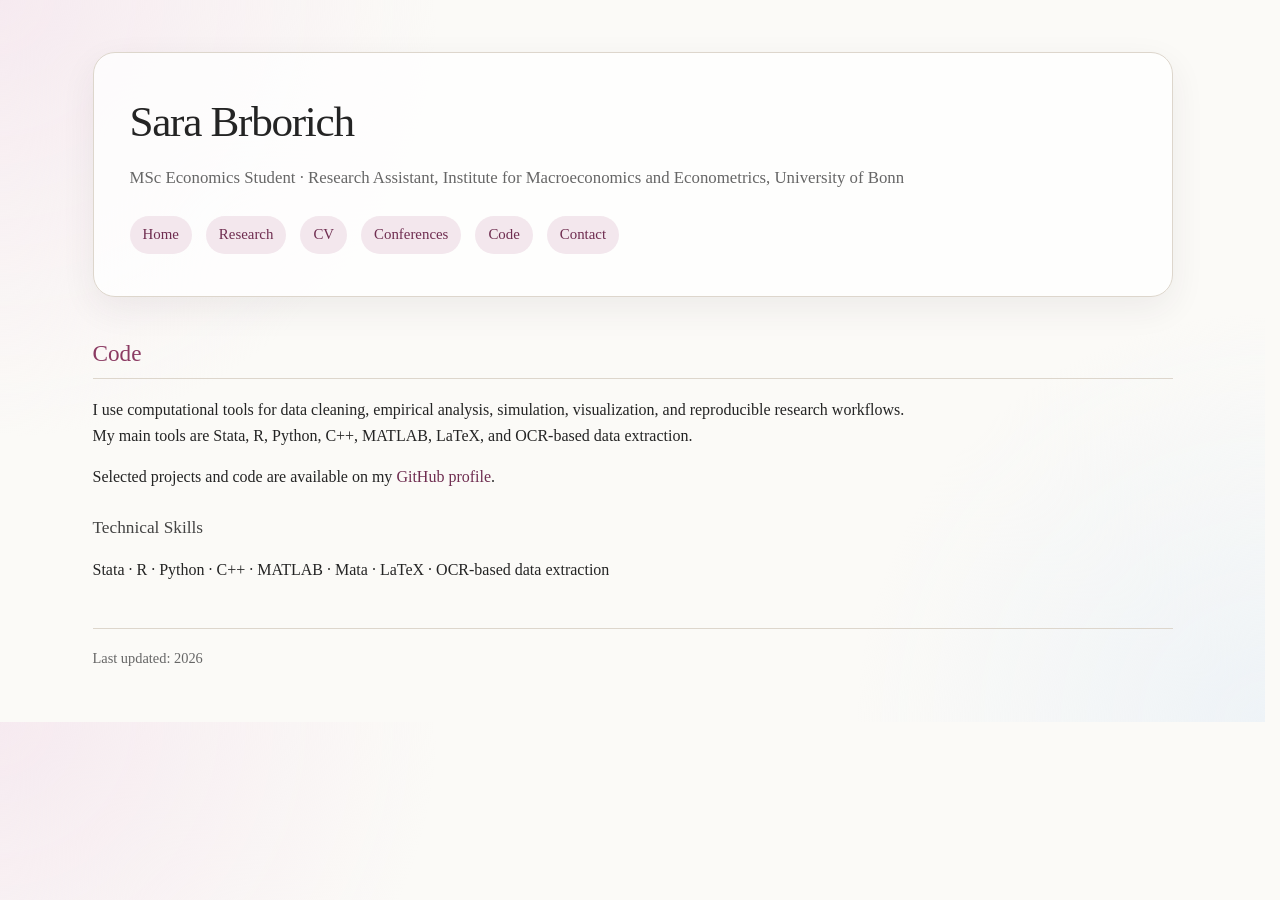
==== code.html @ 064d73e6 "Update code.html" ====
<!DOCTYPE html>
<html lang="en">
<head>
  <meta charset="UTF-8" />
  <meta name="viewport" content="width=device-width, initial-scale=1.0" />
  <title>Code | Sara Brborich</title>
  <link rel="stylesheet" href="style.css" />
</head>
  
<body>
  <div class="container">

    <header>
      <h1>Sara Brborich</h1>

      <div class="subtitle">
        MSc Economics Student · Research Assistant, Institute for Macroeconomics and Econometrics, University of Bonn
      </div>

      <nav>
        <a href="index.html">Home</a>
        <a href="research.html">Research</a>
        <a href="files/Sara_Brborich_CV.pdf" target="_blank" rel="noopener noreferrer">CV</a>
        <a href="conferences.html">Conferences</a>
        <a href="code.html">Code</a>
        <a href="contact.html">Contact</a>
      </nav>
    </header>

    <section id="code">
      <h2>Code</h2>

      <p class="wide-text">
        I use computational tools for data cleaning, empirical analysis, simulation, visualization, and reproducible research workflows. 
        <br />
        My main tools are Stata, R, Python, C++, MATLAB, LaTeX, and OCR-based data extraction.
      </p>

      <p>
        Selected projects and code are available on my
        <a href="https://github.com/SaraBrborich" target="_blank" rel="noopener noreferrer">GitHub profile</a>.
      </p>

      <h3>Technical Skills</h3>

      <p>
        Stata · R · Python · C++ · MATLAB · Mata · LaTeX · OCR-based data extraction
      </p>
    </section>

    <footer>
      Last updated: 2026
    </footer>

  </div>
</body>
</html>
---- style.css ----
:root {
  --bg: #fbfaf7;
  --text: #242424;
  --muted: #666666;
  --line: #ddd6cc;
  --accent: #8b3a62;
  --accent-soft: #f3e7ed;
  --link: #6f2d50;
  --card: #ffffff;
}

html {
  overflow-y: scroll;
  scrollbar-gutter: stable;
}

body {
  margin: 0;
  font-family: Georgia, "Times New Roman", serif;
  color: var(--text);
  background:
    radial-gradient(circle at top left, #f6eaf0 0, transparent 30%),
    radial-gradient(circle at bottom right, #eef3f7 0, transparent 28%),
    var(--bg);
  line-height: 1.6;
}

.container {
  max-width: 1080px;
  margin: 0 auto;
  padding: 52px 26px;
}

header {
  background: rgba(255, 255, 255, 0.78);
  border: 1px solid var(--line);
  border-radius: 22px;
  padding: 34px 36px;
  margin-bottom: 38px;
  box-shadow: 0 12px 35px rgba(60, 40, 50, 0.07);
}

h1 {
  font-size: 2.7rem;
  margin: 0;
  font-weight: normal;
  letter-spacing: -0.03em;
}

.subtitle {
  margin-top: 9px;
  font-size: 1.05rem;
  color: var(--muted);
  max-width: none;
}

nav {
  margin-top: 24px;
}

nav a {
  display: inline-block;
  margin-right: 10px;
  margin-bottom: 8px;
  padding: 7px 13px;
  border-radius: 999px;
  background: var(--accent-soft);
  color: var(--link);
  text-decoration: none;
  font-size: 0.93rem;
}

nav a:hover {
  background: var(--accent);
  color: white;
  text-decoration: none;
}

section {
  margin-bottom: 42px;
}

h2 {
  font-size: 1.45rem;
  font-weight: normal;
  border-bottom: 1px solid var(--line);
  padding-bottom: 6px;
  margin-bottom: 18px;
  color: var(--accent);
}

h3 {
  font-size: 1.08rem;
  font-weight: normal;
  color: #444;
  margin-top: 24px;
  margin-bottom: 14px;
}

p {
  max-width: 820px;
}

a {
  color: var(--link);
  text-decoration: none;
}

a:hover {
  text-decoration: underline;
}

.paper,
.project,
.card {
  background: var(--card);
  border: 1px solid var(--line);
  border-radius: 16px;
  padding: 16px 18px;
  margin-bottom: 14px;
  box-shadow: 0 8px 22px rgba(60, 40, 50, 0.04);
}

.paper-title,
.project-title {
  font-weight: bold;
  font-size: 1.02rem;
}

.paper-details,
.project-details {
  color: var(--muted);
  font-size: 0.95rem;
  margin-top: 4px;
}

.button-row {
  margin-top: 20px;
}

.button {
  display: inline-block;
  margin-right: 10px;
  margin-bottom: 8px;
  padding: 8px 14px;
  border-radius: 999px;
  background: var(--accent);
  color: white;
  text-decoration: none;
  font-size: 0.93rem;
}

.button:hover {
  opacity: 0.88;
  text-decoration: none;
}

.contact-list {
  margin-top: 18px;
  line-height: 1.9;
}

footer {
  border-top: 1px solid var(--line);
  margin-top: 45px;
  padding-top: 18px;
  color: var(--muted);
  font-size: 0.9rem;
}

@media (max-width: 650px) {
  .container {
    padding: 28px 16px;
  }

  header {
    padding: 26px 22px;
  }

  h1 {
    font-size: 2.25rem;
  }
}

.home-intro {
  display: grid;
  grid-template-columns: 190px 1fr;
  gap: 28px;
  align-items: start;
}

.home-intro {
  display: grid;
  grid-template-columns: 200px 1fr;
  gap: 36px;
  align-items: center;
}

.profile-photo {
  display: block;
  width: 180px !important;
  height: auto !important;
  max-width: 180px !important;
  border-radius: 12px;
  border: 1px solid var(--line);
  box-shadow: 0 10px 28px rgba(60, 40, 50, 0.10);
  margin-top: 4px;
}

@media (max-width: 650px) {
  .home-intro {
    grid-template-columns: 1fr;
  }

  .profile-photo {
    width: 155px;
    height: 155px;
  }
}

.conference {
  margin-bottom: 34px;
}

.conference-meta {
  color: var(--muted);
  font-size: 0.95rem;
  margin-top: 4px;
  margin-bottom: 14px;
}

.image-grid {
  display: grid;
  grid-template-columns: repeat(3, 1fr);
  gap: 14px;
  margin-top: 14px;
}

.image-grid img {
  width: 100%;
  height: 170px;
  object-fit: cover;
  border-radius: 14px;
  border: 1px solid var(--line);
  box-shadow: 0 8px 22px rgba(60, 40, 50, 0.05);
}

@media (max-width: 750px) {
  .image-grid {
    grid-template-columns: 1fr;
  }

  .image-grid img {
    height: auto;
  }
}

.wide-text {
  max-width: none;
}
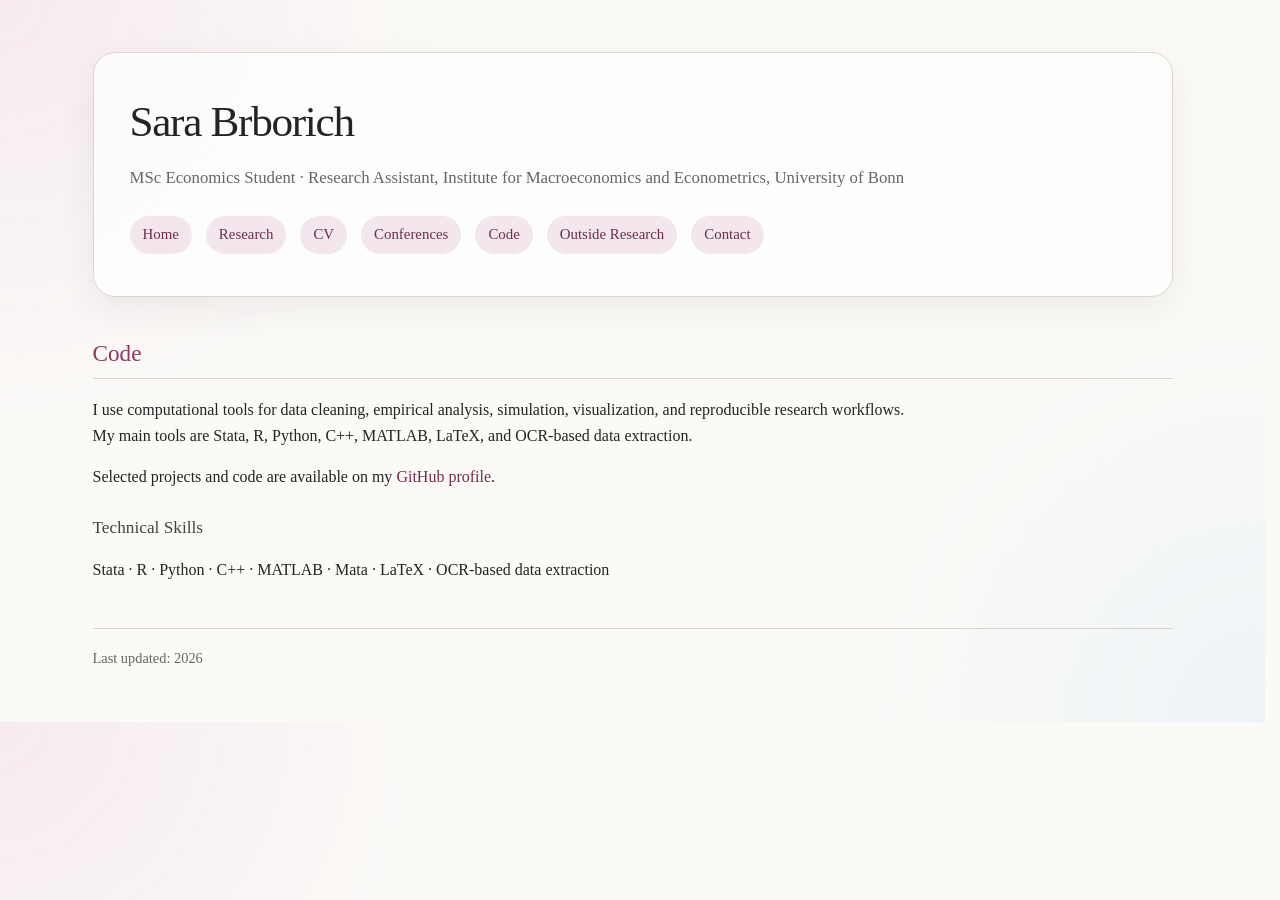
==== commit a96297ca: "Update code.html" ====
--- a/code.html
+++ b/code.html
@@ -23,6 +23,7 @@
         <a href="files/Sara_Brborich_CV.pdf" target="_blank" rel="noopener noreferrer">CV</a>
         <a href="conferences.html">Conferences</a>
         <a href="code.html">Code</a>
+        <a href="outside.html">Outside Research</a>
         <a href="contact.html">Contact</a>
       </nav>
     </header>
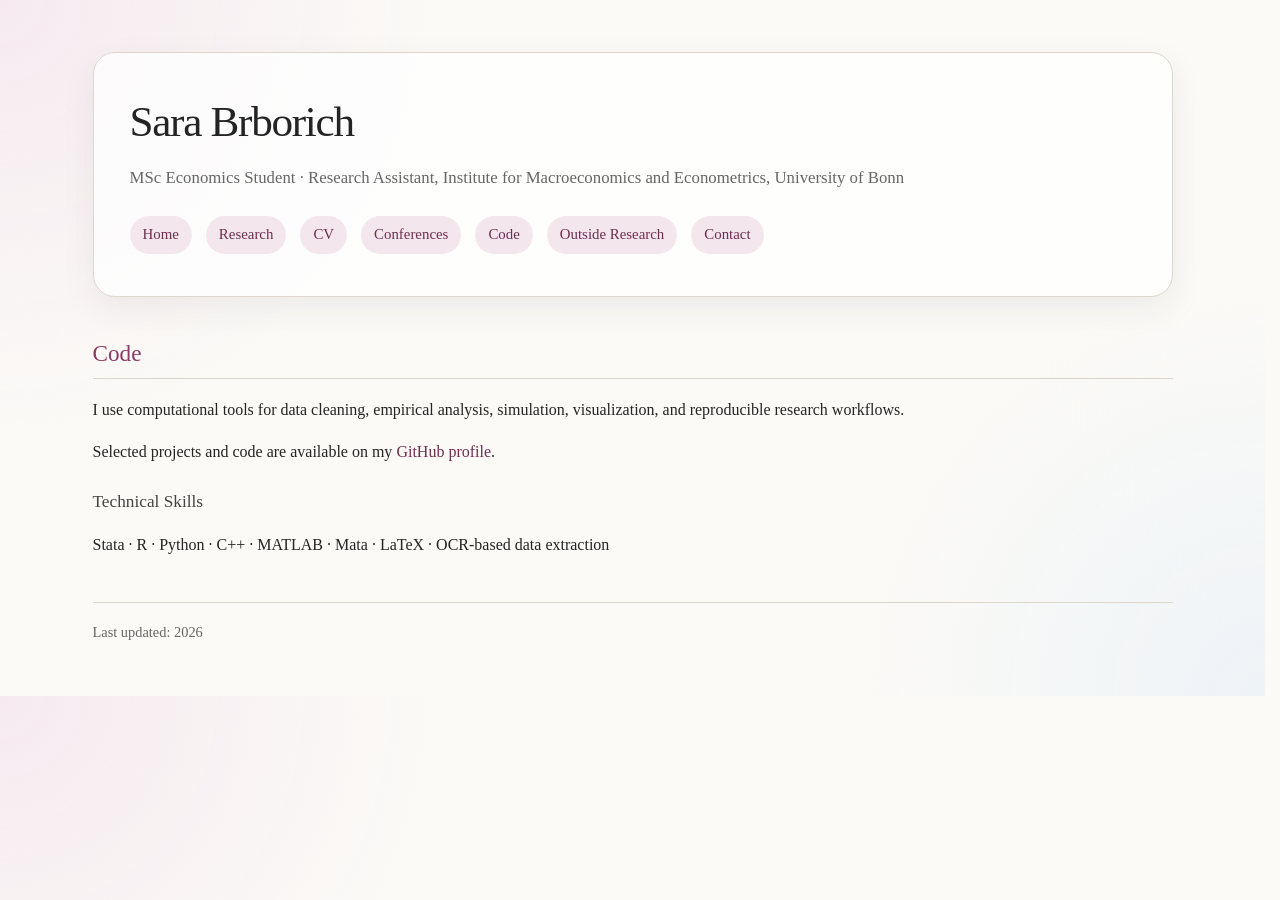
==== commit d63d1925: "Remove tools list from code description Removed tools list from the description paragraph." ====
--- a/code.html
+++ b/code.html
@@ -11,7 +11,9 @@
   <div class="container">
 
     <header>
-      <h1>Sara Brborich</h1>
+      <h1>
+        <a class="site-title" href="index.html">Sara Brborich</a>
+      </h1>
 
       <div class="subtitle">
         MSc Economics Student · Research Assistant, Institute for Macroeconomics and Econometrics, University of Bonn
@@ -33,8 +35,6 @@
 
       <p class="wide-text">
         I use computational tools for data cleaning, empirical analysis, simulation, visualization, and reproducible research workflows. 
-        <br />
-        My main tools are Stata, R, Python, C++, MATLAB, LaTeX, and OCR-based data extraction.
       </p>
 
       <p>
--- a/style.css
+++ b/style.css
@@ -47,6 +47,17 @@
   letter-spacing: -0.03em;
 }
 
+.site-title {
+  color: var(--text);
+  text-decoration: none;
+  transition: color 0.2s ease;
+}
+
+.site-title:hover {
+  color: var(--accent);
+  text-decoration: none;
+}
+
 .subtitle {
   margin-top: 9px;
   font-size: 1.05rem;
@@ -168,26 +179,7 @@
   font-size: 0.9rem;
 }
 
-@media (max-width: 650px) {
-  .container {
-    padding: 28px 16px;
-  }
-
-  header {
-    padding: 26px 22px;
-  }
-
-  h1 {
-    font-size: 2.25rem;
-  }
-}
-
-.home-intro {
-  display: grid;
-  grid-template-columns: 190px 1fr;
-  gap: 28px;
-  align-items: start;
-}
+/* Home page */
 
 .home-intro {
   display: grid;
@@ -207,16 +199,7 @@
   margin-top: 4px;
 }
 
-@media (max-width: 650px) {
-  .home-intro {
-    grid-template-columns: 1fr;
-  }
-
-  .profile-photo {
-    width: 155px;
-    height: 155px;
-  }
-}
+/* Conferences page */
 
 .conference {
   margin-bottom: 34px;
@@ -245,6 +228,86 @@
   box-shadow: 0 8px 22px rgba(60, 40, 50, 0.05);
 }
 
+.wide-text {
+  max-width: none;
+}
+
+.outside-section.card {
+  margin-bottom: 34px;
+  padding: 18px 20px;
+}
+
+.outside-text p {
+  max-width: none;
+}
+
+.outside-section .carousel {
+  margin-top: 18px;
+}
+
+.carousel {
+  position: relative;
+  margin-top: 16px;
+  background: transparent;
+  border: none;
+  box-shadow: none;
+  overflow: visible;
+}
+
+.carousel-track {
+  display: flex;
+  gap: 14px;
+  overflow-x: auto;
+  scroll-behavior: smooth;
+  scroll-snap-type: x mandatory;
+  padding: 4px 2px 12px 2px;
+  scrollbar-width: none;
+}
+
+.carousel-track::-webkit-scrollbar {
+  display: none;
+}
+
+.carousel-image {
+  flex: 0 0 calc((100% - 28px) / 3);
+  height: 170px;
+  object-fit: cover;
+  border-radius: 14px;
+  border: 1px solid var(--line);
+  box-shadow: 0 8px 22px rgba(60, 40, 50, 0.05);
+  scroll-snap-align: start;
+}
+
+.carousel-button {
+  position: absolute;
+  top: 50%;
+  transform: translateY(-55%);
+  z-index: 5;
+  border: none;
+  background: rgba(255, 255, 255, 0.88);
+  color: var(--accent);
+  font-size: 1.6rem;
+  width: 34px;
+  height: 34px;
+  border-radius: 50%;
+  cursor: pointer;
+  box-shadow: 0 4px 14px rgba(60, 40, 50, 0.15);
+}
+
+.carousel-button:hover {
+  background: white;
+}
+
+.carousel-button.prev {
+  left: -10px;
+}
+
+.carousel-button.next {
+  right: -10px;
+}
+
+/* Responsive design */
+
 @media (max-width: 750px) {
   .image-grid {
     grid-template-columns: 1fr;
@@ -253,8 +316,41 @@
   .image-grid img {
     height: auto;
   }
-}
-
-.wide-text {
-  max-width: none;
-}
+
+  .carousel-image {
+    flex: 0 0 80%;
+    height: 190px;
+  }
+
+  .carousel-button.prev {
+    left: 4px;
+  }
+
+  .carousel-button.next {
+    right: 4px;
+  }
+}
+
+@media (max-width: 650px) {
+  .container {
+    padding: 28px 16px;
+  }
+
+  header {
+    padding: 26px 22px;
+  }
+
+  h1 {
+    font-size: 2.25rem;
+  }
+
+  .home-intro {
+    grid-template-columns: 1fr;
+  }
+
+  .profile-photo {
+    width: 155px !important;
+    max-width: 155px !important;
+    height: auto !important;
+  }
+}
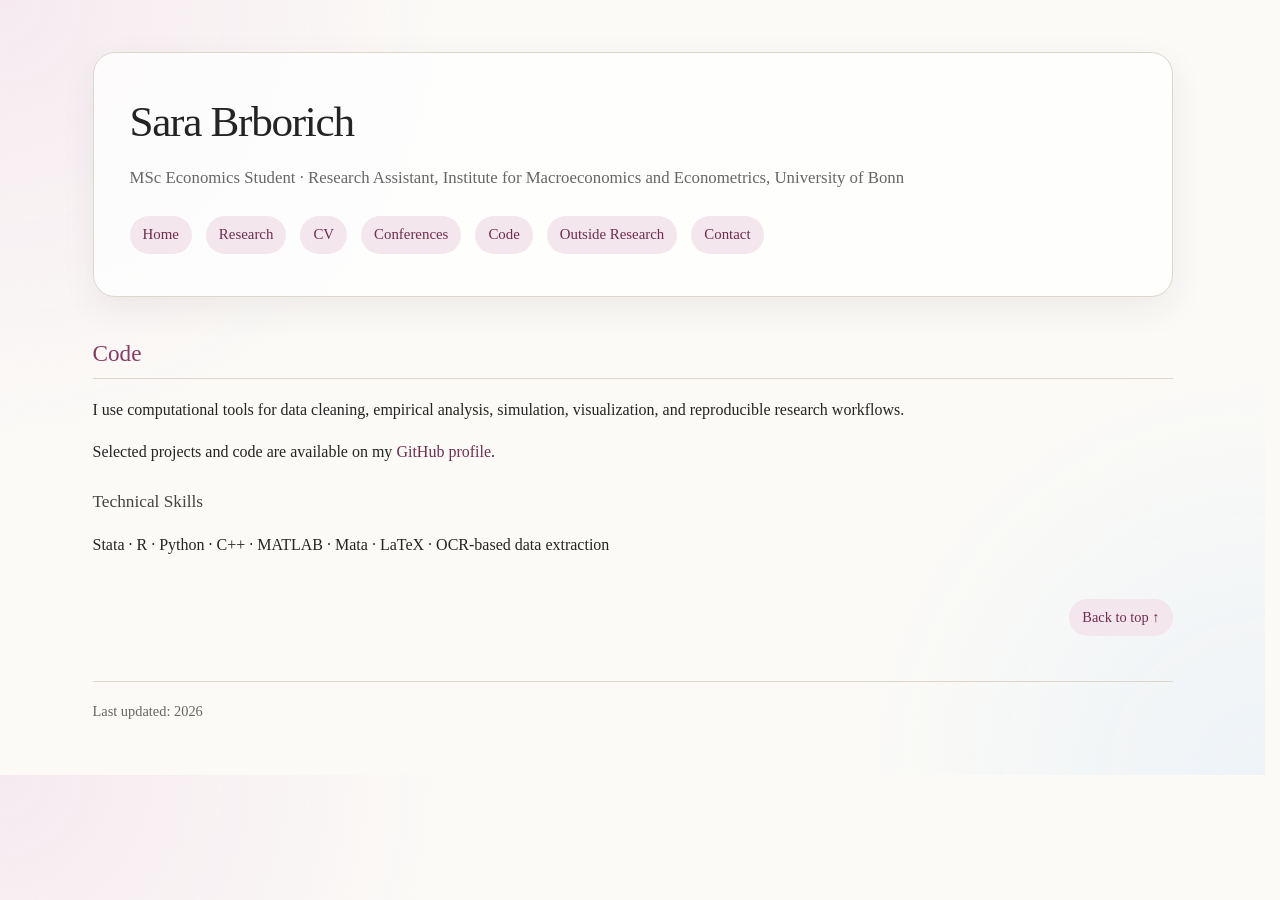
==== commit f14df6eb: "Add 'Back to top' link in the body Added a 'Back to top' link for improved navigation." ====
--- a/code.html
+++ b/code.html
@@ -5,9 +5,10 @@
   <meta name="viewport" content="width=device-width, initial-scale=1.0" />
   <title>Code | Sara Brborich</title>
   <link rel="stylesheet" href="style.css" />
+  <link rel="icon" type="image/png" href="images/favicon.png" />
 </head>
   
-<body>
+<body id="top">
   <div class="container">
 
     <header>
@@ -49,6 +50,10 @@
       </p>
     </section>
 
+    <div class="back-to-top">
+      <a href="#top">Back to top ↑</a>
+    </div>
+
     <footer>
       Last updated: 2026
     </footer>
--- a/style.css
+++ b/style.css
@@ -12,6 +12,7 @@
 html {
   overflow-y: scroll;
   scrollbar-gutter: stable;
+  scroll-behavior: smooth;
 }
 
 body {
@@ -179,6 +180,28 @@
   font-size: 0.9rem;
 }
 
+.back-to-top {
+  margin-top: 28px;
+  display: flex;
+  justify-content: flex-end;
+}
+
+.back-to-top a {
+  display: inline-block;
+  padding: 7px 13px;
+  border-radius: 999px;
+  background: var(--accent-soft);
+  color: var(--link);
+  font-size: 0.9rem;
+  text-decoration: none;
+}
+
+.back-to-top a:hover {
+  background: var(--accent);
+  color: white;
+  text-decoration: none;
+}
+
 /* Home page */
 
 .home-intro {
@@ -228,9 +251,205 @@
   box-shadow: 0 8px 22px rgba(60, 40, 50, 0.05);
 }
 
+/* General text utilities */
+
 .wide-text {
   max-width: none;
 }
+
+/* Research buttons and expandable content */
+
+.research-buttons {
+  margin-top: 12px;
+  display: flex;
+  flex-wrap: wrap;
+  gap: 8px;
+}
+
+.toggle-button,
+.modal-button,
+.research-link-button {
+  display: inline-block;
+  border: none;
+  padding: 7px 12px;
+  border-radius: 999px;
+  background: var(--accent-soft);
+  color: var(--link);
+  font-family: inherit;
+  font-size: 0.9rem;
+  text-decoration: none;
+  cursor: pointer;
+}
+
+.toggle-button:hover,
+.modal-button:hover,
+.research-link-button:hover {
+  background: var(--accent);
+  color: white;
+  text-decoration: none;
+}
+
+.toggle-button.active {
+  background: var(--accent);
+  color: white;
+}
+
+.toggle-content {
+  display: none;
+  margin-top: 12px;
+  padding: 13px 15px;
+  border-left: 3px solid var(--accent);
+  background: #fffafc;
+  border-radius: 10px;
+}
+
+.toggle-content p {
+  max-width: none;
+  margin-top: 0;
+  margin-bottom: 0;
+}
+
+.toggle-content pre {
+  margin: 0;
+  white-space: pre-wrap;
+  font-size: 0.88rem;
+  line-height: 1.45;
+}
+
+/* Main results modal */
+
+.modal {
+  display: none;
+  position: fixed;
+  z-index: 1000;
+  inset: 0;
+  background: rgba(35, 28, 34, 0.72);
+  padding: 32px 18px;
+  overflow-y: auto;
+}
+
+.modal.open {
+  display: flex;
+  align-items: center;
+  justify-content: center;
+}
+
+.modal-content {
+  position: relative;
+  width: min(760px, 70vw);
+  background: var(--card);
+  border: 1px solid var(--line);
+  border-radius: 20px;
+  padding: 24px 26px 20px 26px;
+  box-shadow: 0 18px 55px rgba(30, 20, 30, 0.24);
+}
+
+.modal-content h3 {
+  margin-top: 0;
+  margin-right: 36px;
+  color: var(--accent);
+}
+
+.modal-close {
+  position: absolute;
+  top: 16px;
+  right: 18px;
+  border: none;
+  background: var(--accent-soft);
+  color: var(--link);
+  width: 34px;
+  height: 34px;
+  border-radius: 50%;
+  font-size: 1.4rem;
+  line-height: 1;
+  cursor: pointer;
+}
+
+.modal-close:hover {
+  background: var(--accent);
+  color: white;
+}
+
+.modal-carousel {
+  position: relative;
+  margin-top: 16px;
+}
+
+.modal-slide {
+  display: none;
+}
+
+.modal-slide.active {
+  display: block;
+}
+
+.modal-slide img {
+  width: 100%;
+  max-height: 460px;
+  object-fit: contain;
+  display: block;
+  border-radius: 14px;
+  border: 1px solid var(--line);
+  background: white;
+}
+
+.modal-caption {
+  margin: 12px 44px 0 44px;
+  text-align: center;
+}
+
+.modal-caption h4 {
+  margin: 0 0 6px 0;
+  font-size: 1rem;
+  font-weight: normal;
+  color: var(--accent);
+}
+
+.modal-caption p {
+  max-width: none;
+  margin: 0;
+  color: var(--muted);
+  font-size: 0.95rem;
+  line-height: 1.45;
+}
+
+.modal-carousel-button {
+  position: absolute;
+  top: 45%;
+  transform: translateY(-50%);
+  z-index: 5;
+  border: none;
+  background: rgba(255, 255, 255, 0.9);
+  color: var(--accent);
+  font-size: 2rem;
+  width: 42px;
+  height: 42px;
+  border-radius: 50%;
+  cursor: pointer;
+  box-shadow: 0 4px 14px rgba(60, 40, 50, 0.15);
+}
+
+.modal-carousel-button:hover {
+  background: var(--accent);
+  color: white;
+}
+
+.modal-carousel-button.prev {
+  left: 12px;
+}
+
+.modal-carousel-button.next {
+  right: 12px;
+}
+
+.modal-counter {
+  margin-top: 12px;
+  text-align: center;
+  color: var(--muted);
+  font-size: 0.9rem;
+}
+
+/* Outside Research page */
 
 .outside-section.card {
   margin-bottom: 34px;
@@ -247,25 +466,18 @@
 
 .carousel {
   position: relative;
-  margin-top: 16px;
+  margin-top: 18px;
+  overflow: hidden;
   background: transparent;
   border: none;
   box-shadow: none;
-  overflow: visible;
 }
 
 .carousel-track {
   display: flex;
   gap: 14px;
-  overflow-x: auto;
-  scroll-behavior: smooth;
-  scroll-snap-type: x mandatory;
-  padding: 4px 2px 12px 2px;
-  scrollbar-width: none;
-}
-
-.carousel-track::-webkit-scrollbar {
-  display: none;
+  transition: transform 0.35s ease;
+  will-change: transform;
 }
 
 .carousel-image {
@@ -275,13 +487,12 @@
   border-radius: 14px;
   border: 1px solid var(--line);
   box-shadow: 0 8px 22px rgba(60, 40, 50, 0.05);
-  scroll-snap-align: start;
 }
 
 .carousel-button {
   position: absolute;
   top: 50%;
-  transform: translateY(-55%);
+  transform: translateY(-50%);
   z-index: 5;
   border: none;
   background: rgba(255, 255, 255, 0.88);
@@ -299,11 +510,11 @@
 }
 
 .carousel-button.prev {
-  left: -10px;
+  left: 8px;
 }
 
 .carousel-button.next {
-  right: -10px;
+  right: 8px;
 }
 
 /* Responsive design */
@@ -323,11 +534,24 @@
   }
 
   .carousel-button.prev {
-    left: 4px;
+    left: 8px;
   }
 
   .carousel-button.next {
-    right: 4px;
+    right: 8px;
+  }
+
+  .modal-content {
+    width: min(94vw, 760px);
+    padding: 22px 18px 18px 18px;
+  }
+
+  .modal-slide img {
+    max-height: 430px;
+  }
+
+  .modal-caption {
+    margin: 12px 10px 0 10px;
   }
 }
 
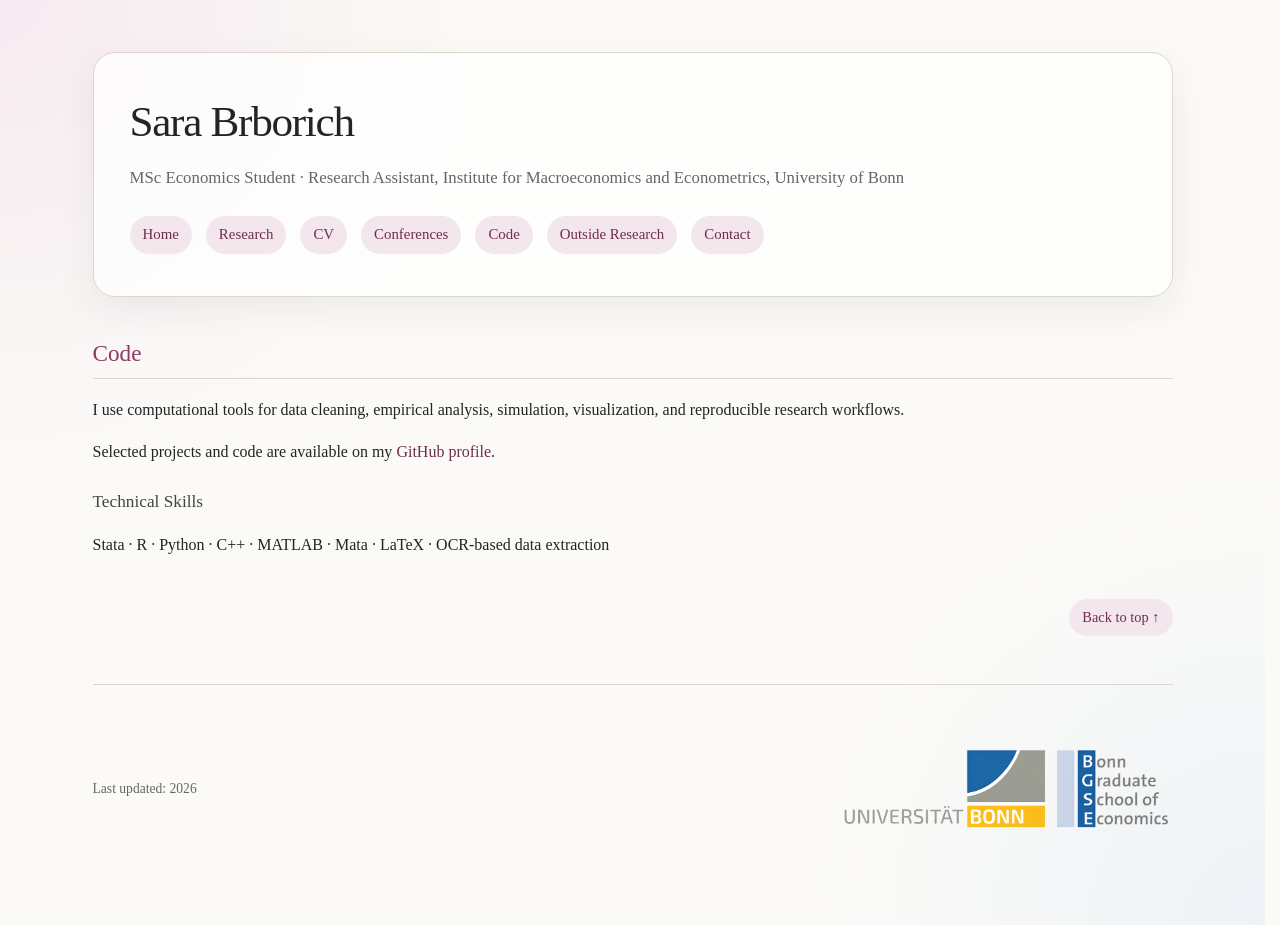
==== commit 7cfe19c9: "Enhance footer with class and logo" ====
--- a/code.html
+++ b/code.html
@@ -54,8 +54,14 @@
       <a href="#top">Back to top ↑</a>
     </div>
 
-    <footer>
-      Last updated: 2026
+    <footer class="site-footer">
+      <p class="last-updated">Last updated: 2026</p>
+    
+      <img
+        class="footer-bgse-logo"
+        src="images/BGSELogo.PNG"
+        alt="Bonn Graduate School of Economics logo"
+      />
     </footer>
 
   </div>
--- a/style.css
+++ b/style.css
@@ -172,12 +172,34 @@
   line-height: 1.9;
 }
 
+/* Footer */
+
 footer {
-  border-top: 1px solid var(--line);
-  margin-top: 45px;
-  padding-top: 18px;
   color: var(--muted);
   font-size: 0.9rem;
+}
+
+.site-footer {
+  margin-top: 48px;
+  padding-top: 18px;
+  border-top: 1px solid var(--line);
+  display: flex;
+  justify-content: space-between;
+  align-items: center;
+  gap: 24px;
+}
+
+.last-updated {
+  margin: 0;
+  font-size: 0.85rem;
+  color: var(--muted);
+}
+
+.footer-bgse-logo {
+  width: auto;
+  height: 170px;
+  display: block;
+  opacity: 0.9;
 }
 
 .back-to-top {
@@ -577,4 +599,14 @@
     max-width: 155px !important;
     height: auto !important;
   }
-}
+
+  .site-footer {
+    flex-direction: column;
+    align-items: flex-start;
+    gap: 12px;
+  }
+
+  .footer-bgse-logo {
+    width: 75px;
+  }
+}
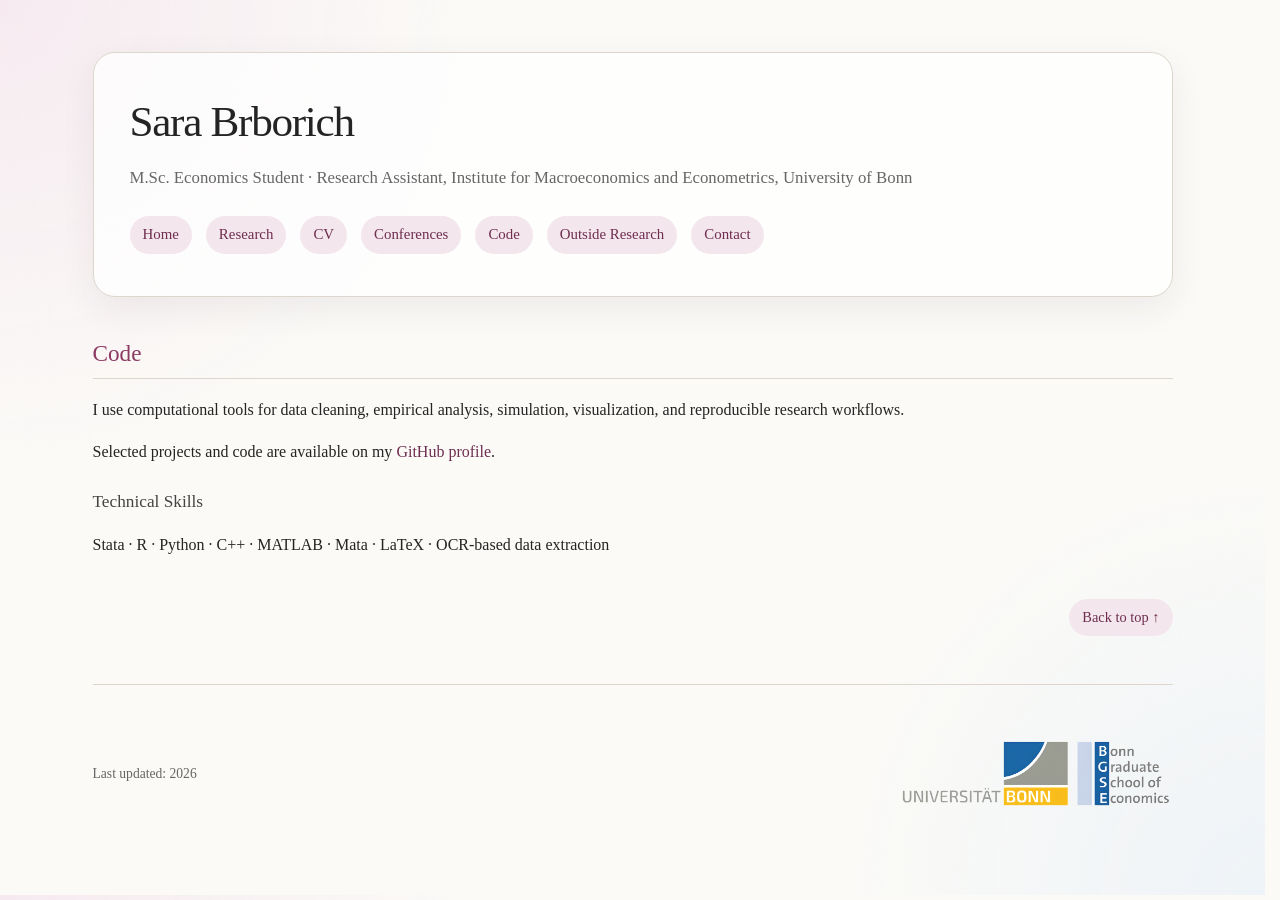
==== commit c81a3c7c: "Correct abbreviation for Master of Science" ====
--- a/code.html
+++ b/code.html
@@ -17,7 +17,7 @@
       </h1>
 
       <div class="subtitle">
-        MSc Economics Student · Research Assistant, Institute for Macroeconomics and Econometrics, University of Bonn
+        M.Sc. Economics Student · Research Assistant, Institute for Macroeconomics and Econometrics, University of Bonn
       </div>
 
       <nav>
--- a/style.css
+++ b/style.css
@@ -197,7 +197,7 @@
 
 .footer-bgse-logo {
   width: auto;
-  height: 170px;
+  height: 140px;
   display: block;
   opacity: 0.9;
 }
